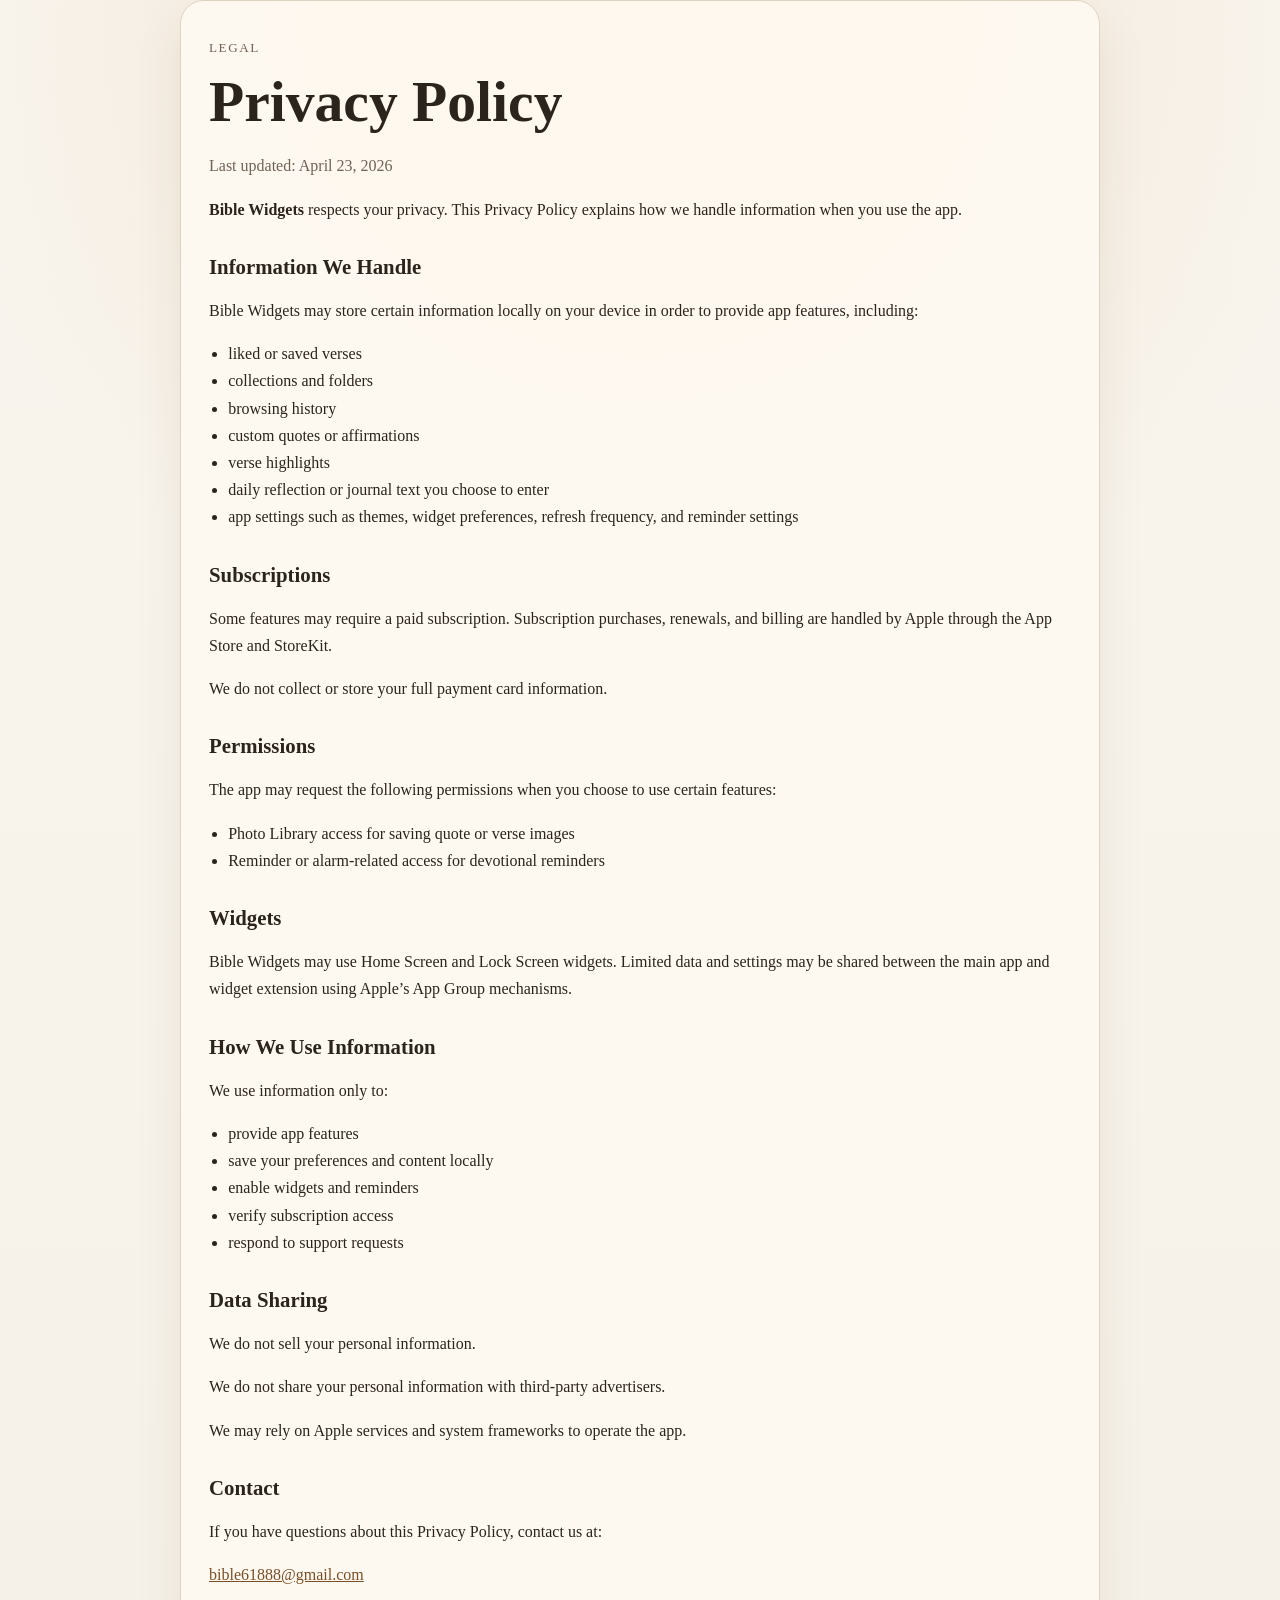
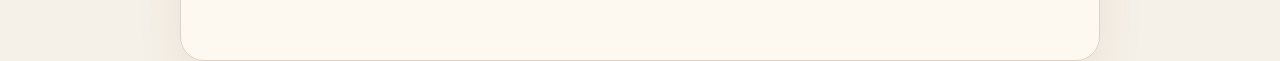
==== privacy-policy.html @ a3f650ef "Add files via upload" ====
<!DOCTYPE html>
<html lang="zh-CN">
<head>
  <meta charset="UTF-8">
  <meta name="viewport" content="width=device-width, initial-scale=1.0">
  <title>Bible Widgets Privacy Policy</title>
  <meta name="description" content="Privacy Policy for Bible Widgets.">
  <link rel="stylesheet" href="styles.css">
</head>
<body>
  <main class="container legal-page">
    <p class="eyebrow">Legal</p>
    <h1>Privacy Policy</h1>
    <p class="meta">Last updated: April 23, 2026</p>

    <p>
      <strong>Bible Widgets</strong> respects your privacy. This Privacy Policy explains how we handle information when you use the app.
    </p>

    <h2>Information We Handle</h2>
    <p>
      Bible Widgets may store certain information locally on your device in order to provide app features, including:
    </p>
    <ul>
      <li>liked or saved verses</li>
      <li>collections and folders</li>
      <li>browsing history</li>
      <li>custom quotes or affirmations</li>
      <li>verse highlights</li>
      <li>daily reflection or journal text you choose to enter</li>
      <li>app settings such as themes, widget preferences, refresh frequency, and reminder settings</li>
    </ul>

    <h2>Subscriptions</h2>
    <p>
      Some features may require a paid subscription. Subscription purchases, renewals, and billing are handled by Apple through the App Store and StoreKit.
    </p>
    <p>
      We do not collect or store your full payment card information.
    </p>

    <h2>Permissions</h2>
    <p>
      The app may request the following permissions when you choose to use certain features:
    </p>
    <ul>
      <li>Photo Library access for saving quote or verse images</li>
      <li>Reminder or alarm-related access for devotional reminders</li>
    </ul>

    <h2>Widgets</h2>
    <p>
      Bible Widgets may use Home Screen and Lock Screen widgets. Limited data and settings may be shared between the main app and widget extension using Apple’s App Group mechanisms.
    </p>

    <h2>How We Use Information</h2>
    <p>
      We use information only to:
    </p>
    <ul>
      <li>provide app features</li>
      <li>save your preferences and content locally</li>
      <li>enable widgets and reminders</li>
      <li>verify subscription access</li>
      <li>respond to support requests</li>
    </ul>

    <h2>Data Sharing</h2>
    <p>
      We do not sell your personal information.
    </p>
    <p>
      We do not share your personal information with third-party advertisers.
    </p>
    <p>
      We may rely on Apple services and system frameworks to operate the app.
    </p>

    <h2>Contact</h2>
    <p>
      If you have questions about this Privacy Policy, contact us at:
    </p>
    <p>
      <a href="mailto:bible61888@gmail.com">bible61888@gmail.com</a>
    </p>
  </main>
</body>
</html>
---- styles.css ----
:root {
  --bg: #f6f1e8;
  --paper: #fffaf1;
  --text: #2b241d;
  --muted: #6f6256;
  --line: #ded2c3;
  --accent: #7a4f27;
  --accent-soft: #f0e1cf;
  --shadow: 0 18px 50px rgba(78, 52, 24, 0.08);
}

* {
  box-sizing: border-box;
}

body {
  margin: 0;
  font-family: "Georgia", "Times New Roman", serif;
  color: var(--text);
  background:
    radial-gradient(circle at top, rgba(240, 225, 207, 0.9), transparent 40%),
    linear-gradient(180deg, #f9f5ee 0%, var(--bg) 100%);
  line-height: 1.7;
}

a {
  color: var(--accent);
}

.container {
  width: min(920px, calc(100% - 32px));
  margin: 0 auto;
  padding: 48px 0 72px;
}

.hero,
.legal-page {
  background: rgba(255, 250, 241, 0.92);
  border: 1px solid var(--line);
  border-radius: 24px;
  box-shadow: var(--shadow);
}

.hero {
  padding: 48px 32px;
}

.eyebrow {
  margin: 0 0 8px;
  color: var(--muted);
  letter-spacing: 0.12em;
  text-transform: uppercase;
  font-size: 0.82rem;
}

h1,
h2,
h3 {
  line-height: 1.2;
}

h1 {
  margin: 0 0 12px;
  font-size: clamp(2.2rem, 5vw, 3.6rem);
}

h2 {
  margin-top: 32px;
  font-size: 1.3rem;
}

h3 {
  margin-top: 24px;
  font-size: 1.05rem;
}

.lead,
.meta {
  color: var(--muted);
}

.card-grid {
  display: grid;
  grid-template-columns: repeat(auto-fit, minmax(220px, 1fr));
  gap: 20px;
  margin-top: 24px;
}

.content-section {
  margin-top: 28px;
}

.card {
  background: var(--paper);
  border: 1px solid var(--line);
  border-radius: 20px;
  padding: 24px;
  box-shadow: var(--shadow);
}

.card a {
  display: inline-block;
  margin-top: 12px;
  padding: 10px 14px;
  background: var(--accent-soft);
  border-radius: 999px;
  text-decoration: none;
  font-weight: 600;
}

.legal-page {
  padding: 36px 28px 56px;
}

.legal-page ul {
  padding-left: 1.2rem;
}

.support-panel {
  display: grid;
  grid-template-columns: repeat(auto-fit, minmax(240px, 1fr));
  gap: 18px;
  margin: 28px 0 12px;
}

.support-card {
  background: var(--paper);
  border: 1px solid var(--line);
  border-radius: 18px;
  padding: 22px 20px;
  box-shadow: var(--shadow);
}

.faq-list {
  display: grid;
  gap: 16px;
  margin-top: 16px;
}

.faq-item {
  background: rgba(255, 250, 241, 0.72);
  border: 1px solid var(--line);
  border-radius: 18px;
  padding: 18px 20px;
}

.faq-item h3 {
  margin-top: 0;
}

.footer-note {
  color: var(--muted);
}

@media (max-width: 640px) {
  .hero {
    padding: 36px 24px;
  }

  .legal-page {
    padding: 28px 20px 42px;
  }
}
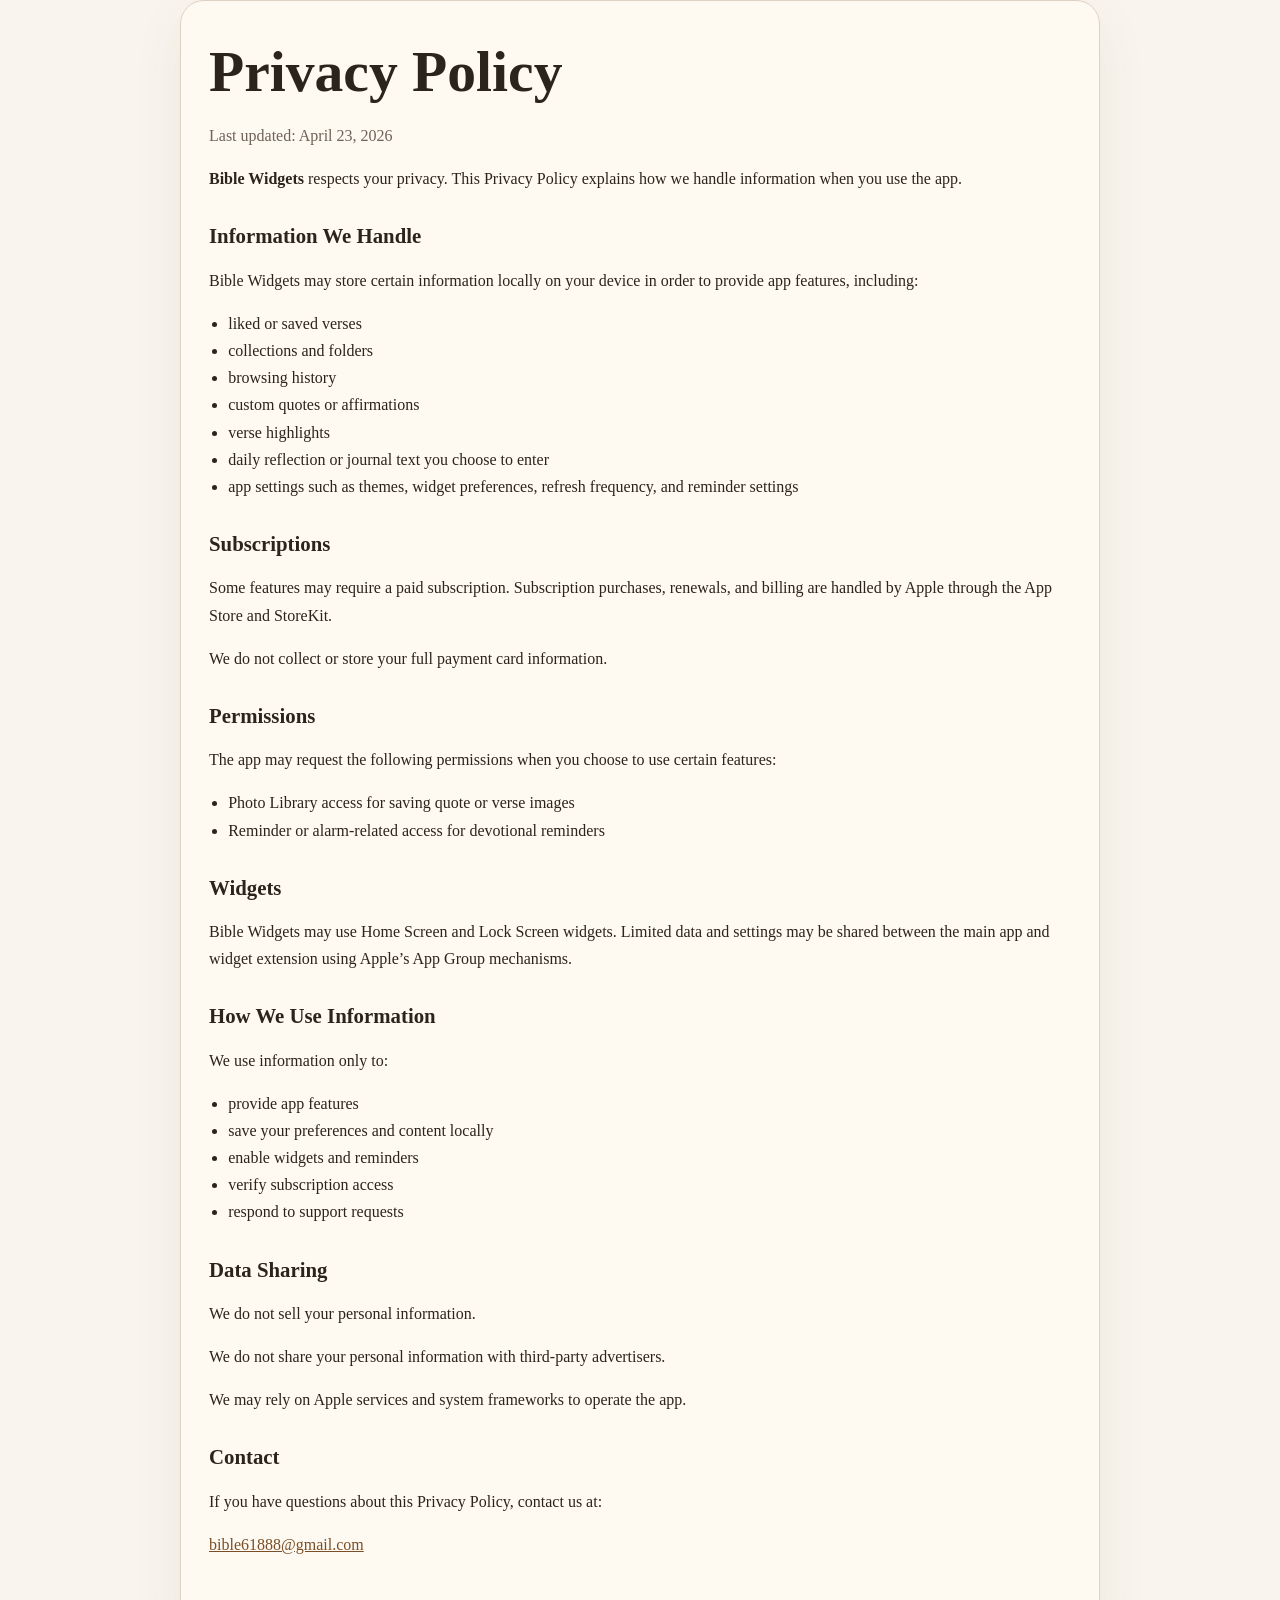
==== commit ef37bcbe: "Add files via upload" ====
--- a/privacy-policy.html
+++ b/privacy-policy.html
@@ -1,5 +1,5 @@
 <!DOCTYPE html>
-<html lang="zh-CN">
+<html lang="en">
 <head>
   <meta charset="UTF-8">
   <meta name="viewport" content="width=device-width, initial-scale=1.0">
@@ -9,7 +9,6 @@
 </head>
 <body>
   <main class="container legal-page">
-    <p class="eyebrow">Legal</p>
     <h1>Privacy Policy</h1>
     <p class="meta">Last updated: April 23, 2026</p>
 
--- a/styles.css
+++ b/styles.css
@@ -17,9 +17,7 @@
   margin: 0;
   font-family: "Georgia", "Times New Roman", serif;
   color: var(--text);
-  background:
-    radial-gradient(circle at top, rgba(240, 225, 207, 0.9), transparent 40%),
-    linear-gradient(180deg, #f9f5ee 0%, var(--bg) 100%);
+  background: #f9f5ee;
   line-height: 1.7;
 }
 
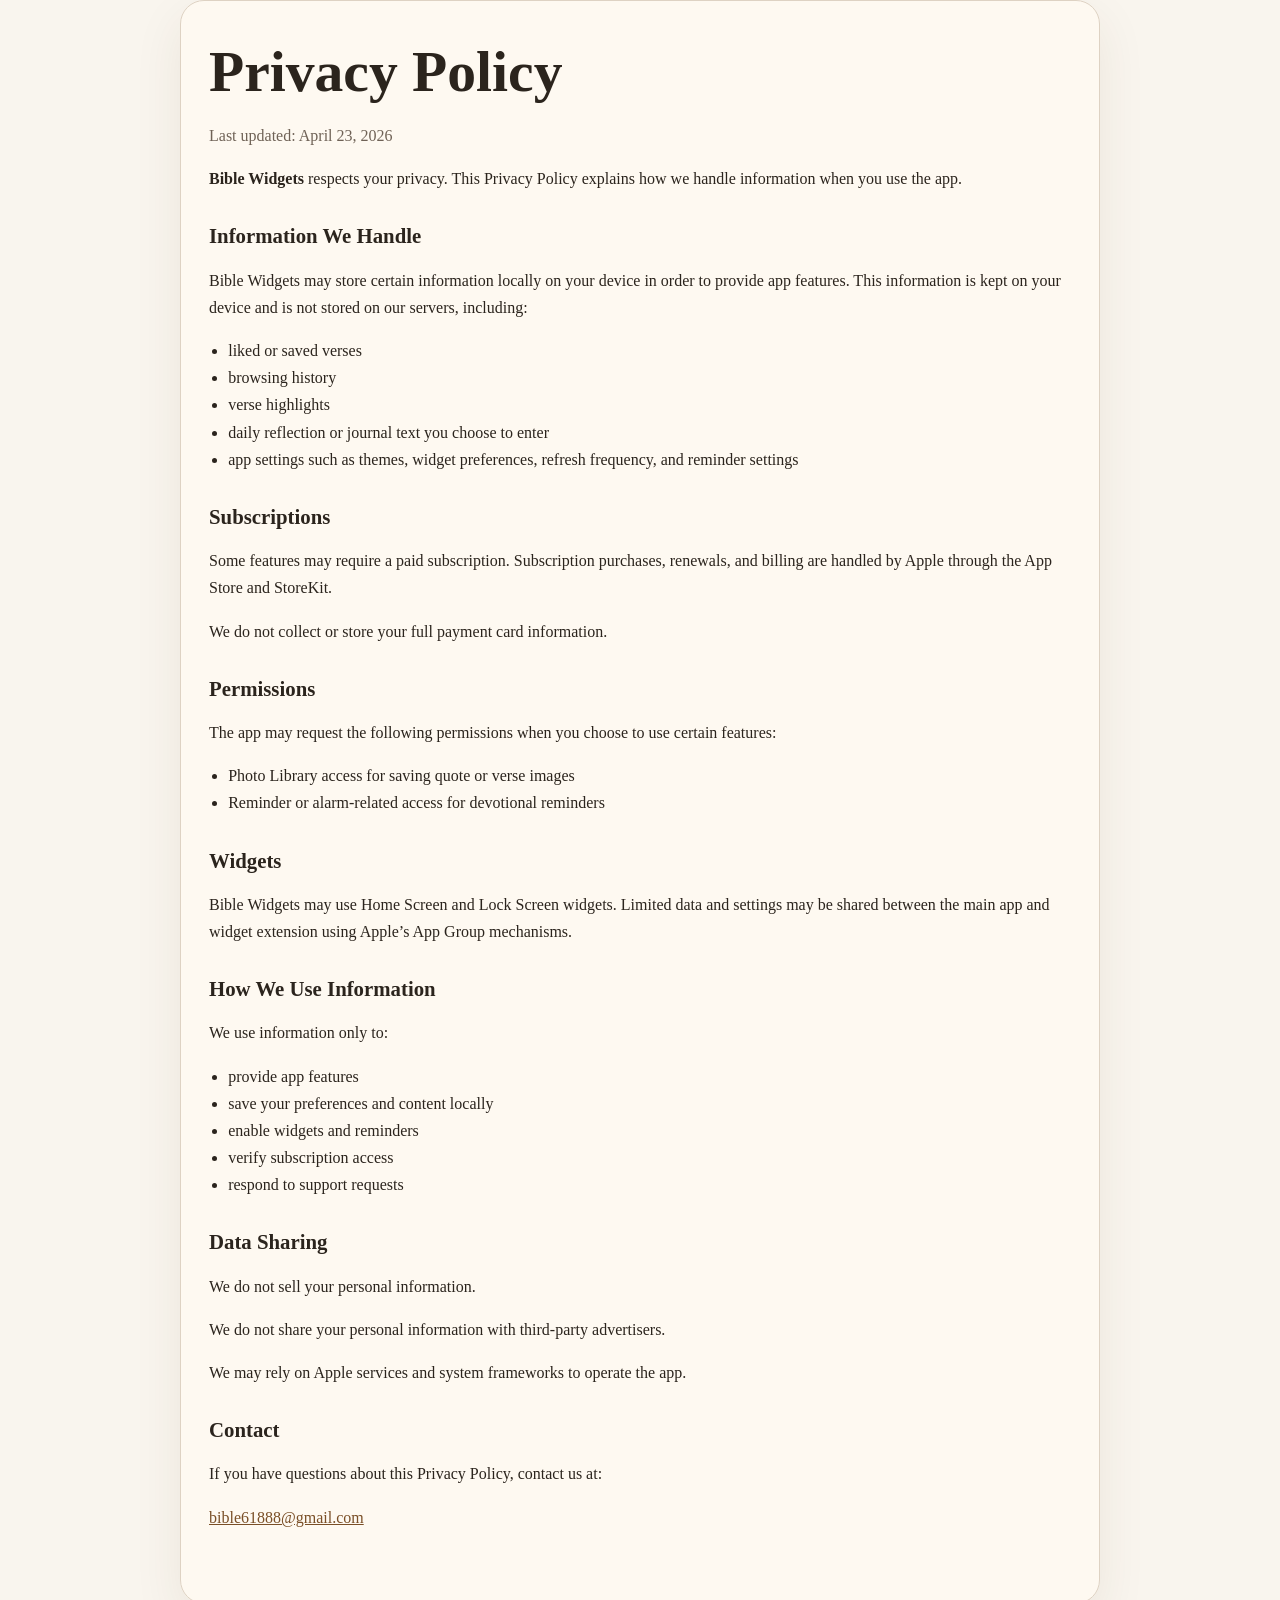
==== commit 92a34932: "Add files via upload" ====
--- a/privacy-policy.html
+++ b/privacy-policy.html
@@ -18,13 +18,11 @@
 
     <h2>Information We Handle</h2>
     <p>
-      Bible Widgets may store certain information locally on your device in order to provide app features, including:
+      Bible Widgets may store certain information locally on your device in order to provide app features. This information is kept on your device and is not stored on our servers, including:
     </p>
     <ul>
       <li>liked or saved verses</li>
-      <li>collections and folders</li>
       <li>browsing history</li>
-      <li>custom quotes or affirmations</li>
       <li>verse highlights</li>
       <li>daily reflection or journal text you choose to enter</li>
       <li>app settings such as themes, widget preferences, refresh frequency, and reminder settings</li>
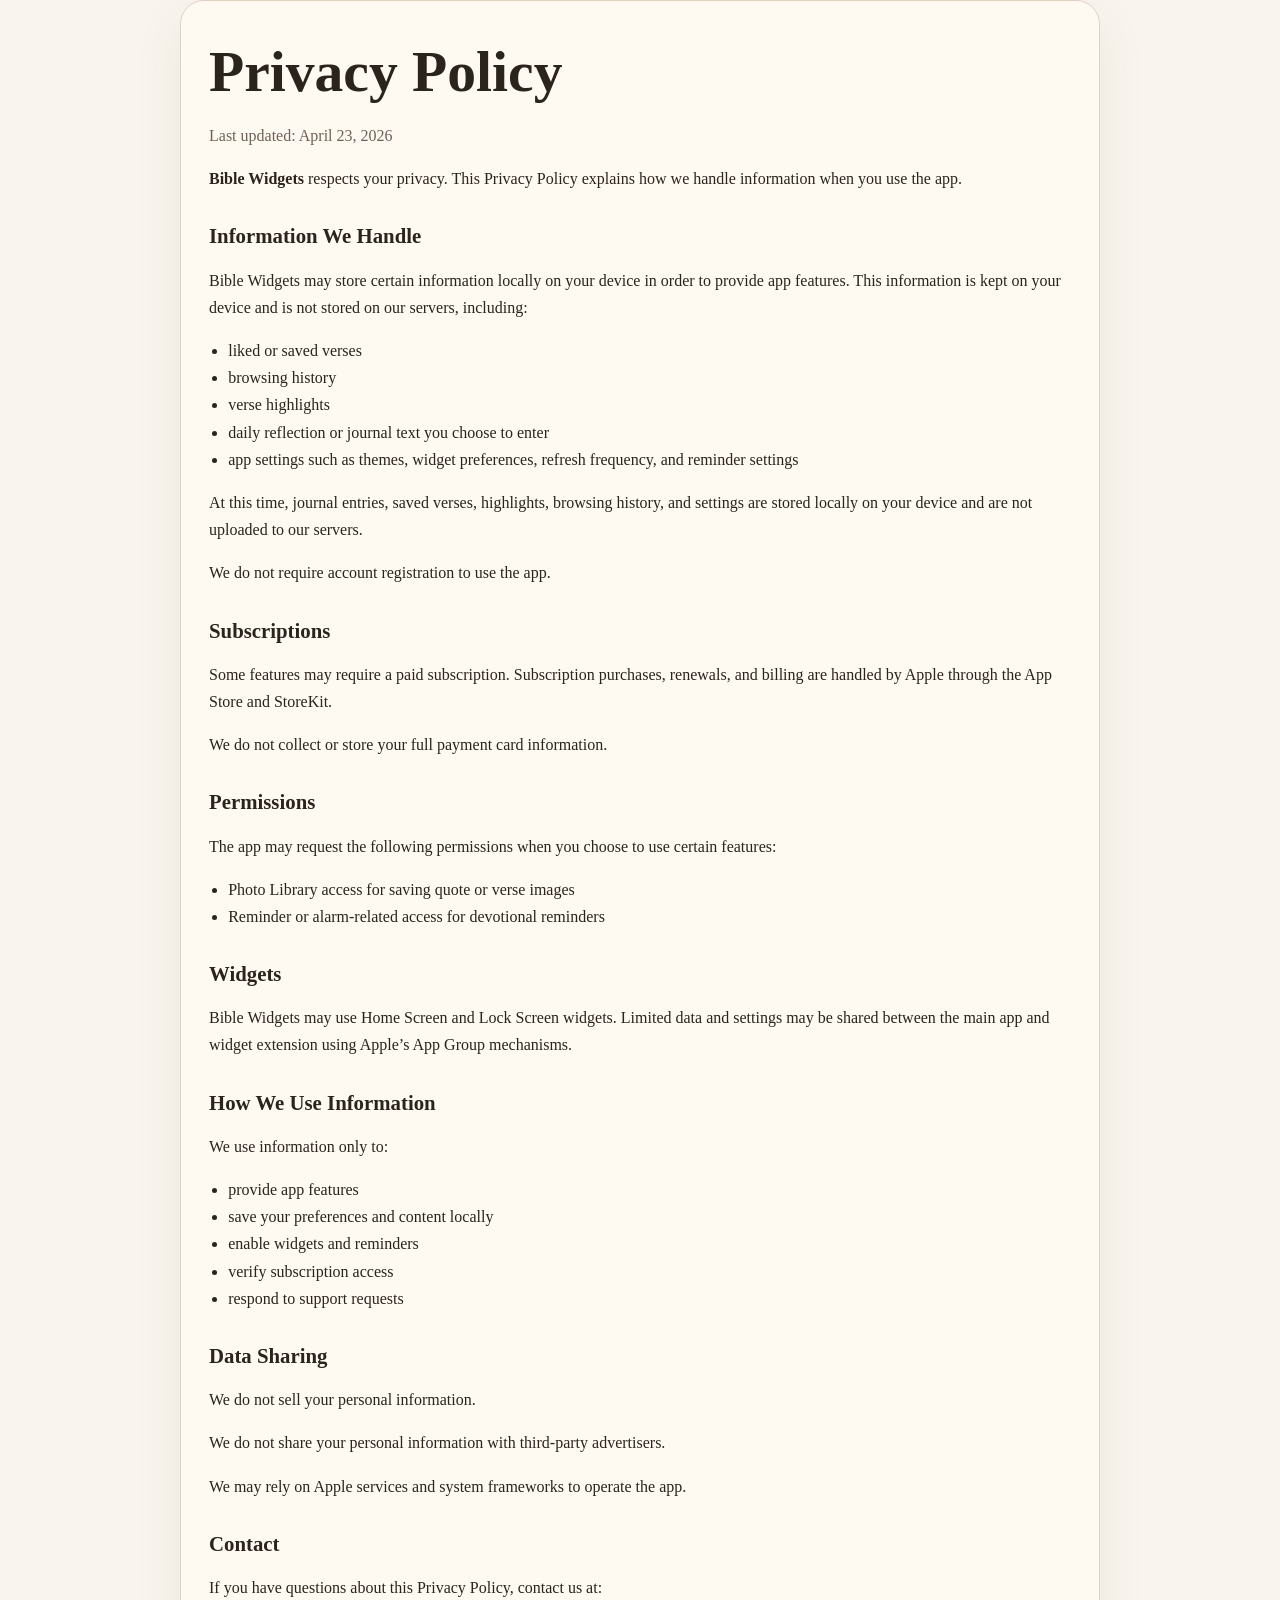
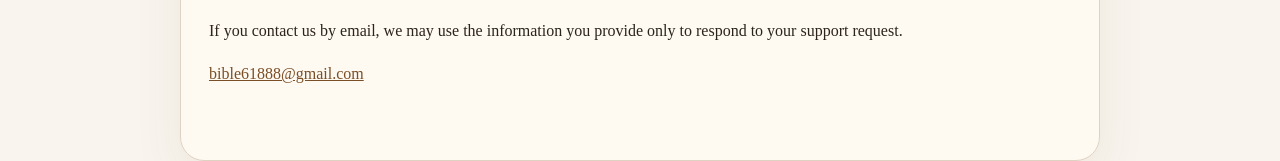
==== commit 42fa9a3f: "Add files via upload" ====
--- a/privacy-policy.html
+++ b/privacy-policy.html
@@ -27,6 +27,12 @@
       <li>daily reflection or journal text you choose to enter</li>
       <li>app settings such as themes, widget preferences, refresh frequency, and reminder settings</li>
     </ul>
+    <p>
+      At this time, journal entries, saved verses, highlights, browsing history, and settings are stored locally on your device and are not uploaded to our servers.
+    </p>
+    <p>
+      We do not require account registration to use the app.
+    </p>
 
     <h2>Subscriptions</h2>
     <p>
@@ -78,6 +84,9 @@
       If you have questions about this Privacy Policy, contact us at:
     </p>
     <p>
+      If you contact us by email, we may use the information you provide only to respond to your support request.
+    </p>
+    <p>
       <a href="mailto:bible61888@gmail.com">bible61888@gmail.com</a>
     </p>
   </main>
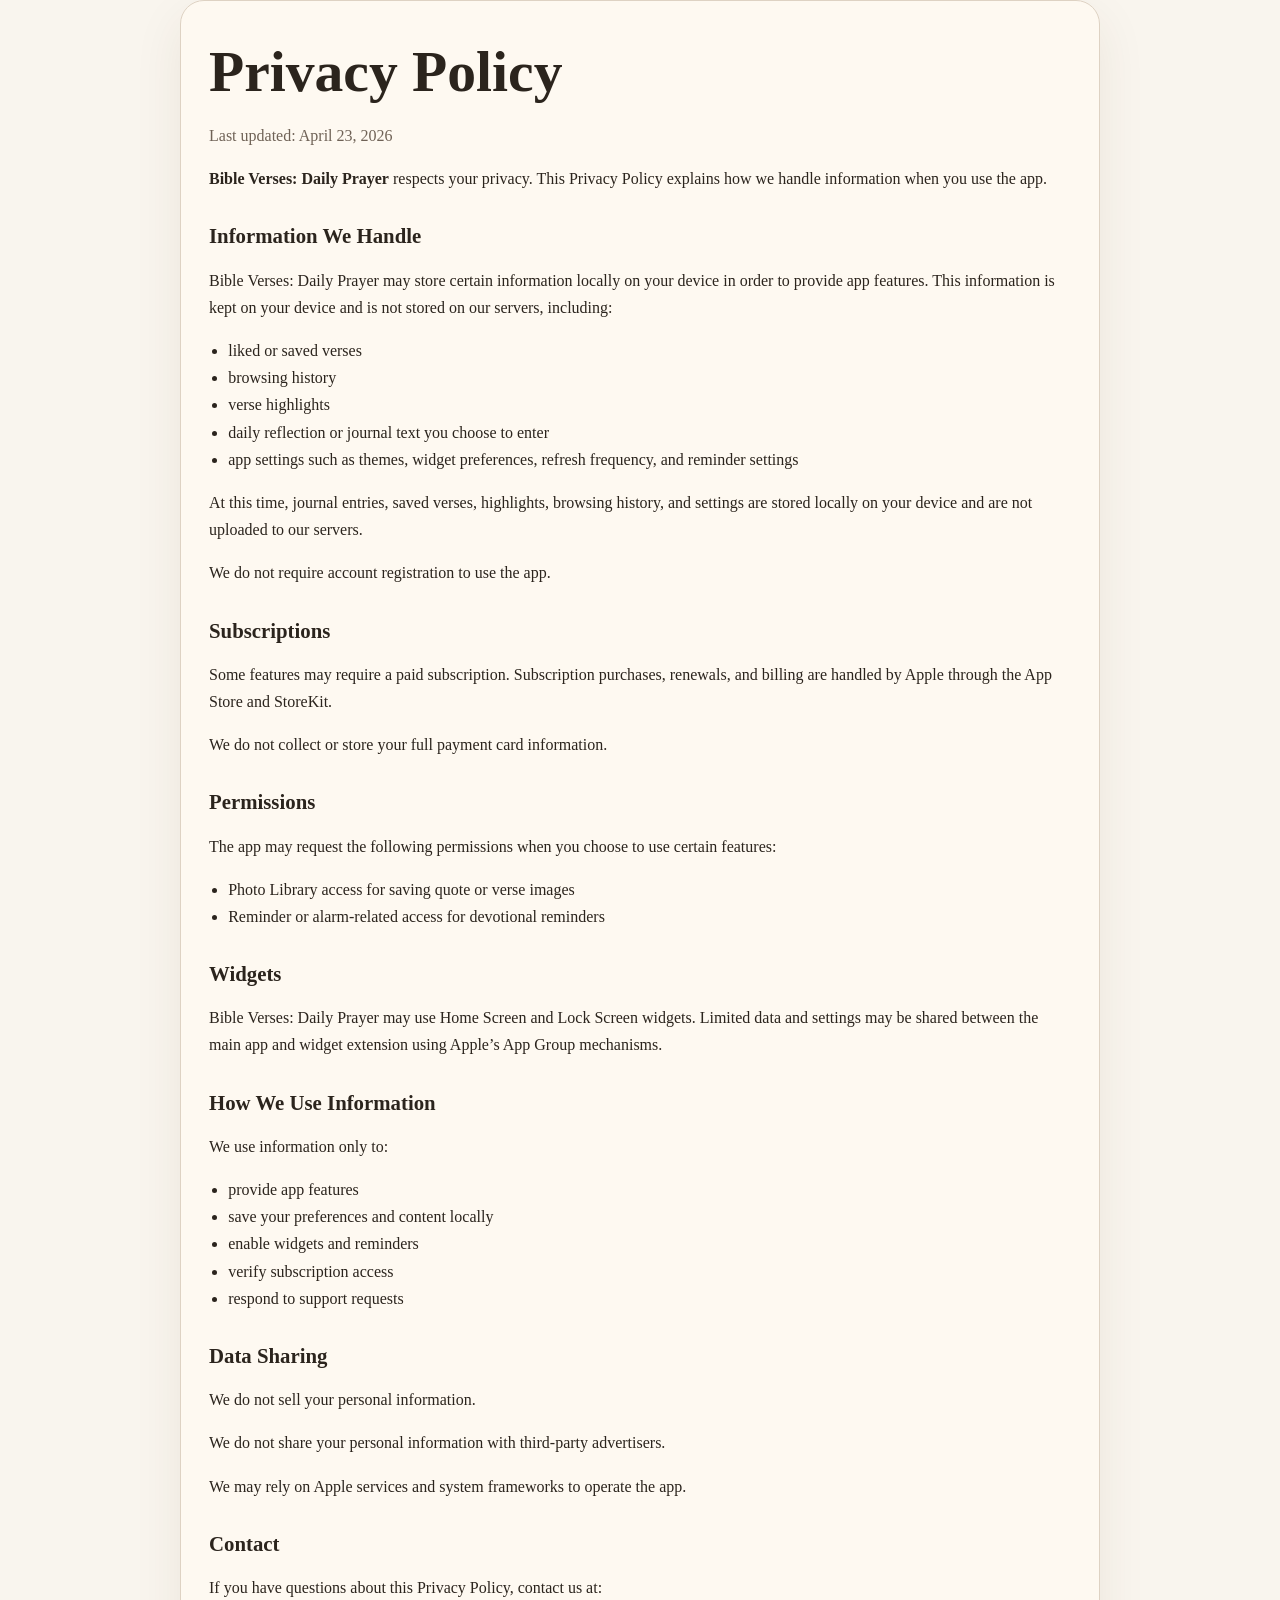
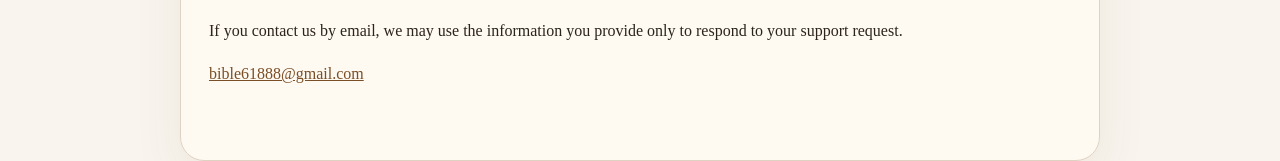
==== commit 479c518f: "Add files via upload" ====
--- a/privacy-policy.html
+++ b/privacy-policy.html
@@ -3,8 +3,8 @@
 <head>
   <meta charset="UTF-8">
   <meta name="viewport" content="width=device-width, initial-scale=1.0">
-  <title>Bible Widgets Privacy Policy</title>
-  <meta name="description" content="Privacy Policy for Bible Widgets.">
+  <title>Bible Verses: Daily Prayer Privacy Policy</title>
+  <meta name="description" content="Privacy Policy for Bible Verses: Daily Prayer.">
   <link rel="stylesheet" href="styles.css">
 </head>
 <body>
@@ -13,12 +13,12 @@
     <p class="meta">Last updated: April 23, 2026</p>
 
     <p>
-      <strong>Bible Widgets</strong> respects your privacy. This Privacy Policy explains how we handle information when you use the app.
+      <strong>Bible Verses: Daily Prayer</strong> respects your privacy. This Privacy Policy explains how we handle information when you use the app.
     </p>
 
     <h2>Information We Handle</h2>
     <p>
-      Bible Widgets may store certain information locally on your device in order to provide app features. This information is kept on your device and is not stored on our servers, including:
+      Bible Verses: Daily Prayer may store certain information locally on your device in order to provide app features. This information is kept on your device and is not stored on our servers, including:
     </p>
     <ul>
       <li>liked or saved verses</li>
@@ -53,7 +53,7 @@
 
     <h2>Widgets</h2>
     <p>
-      Bible Widgets may use Home Screen and Lock Screen widgets. Limited data and settings may be shared between the main app and widget extension using Apple’s App Group mechanisms.
+      Bible Verses: Daily Prayer may use Home Screen and Lock Screen widgets. Limited data and settings may be shared between the main app and widget extension using Apple’s App Group mechanisms.
     </p>
 
     <h2>How We Use Information</h2>
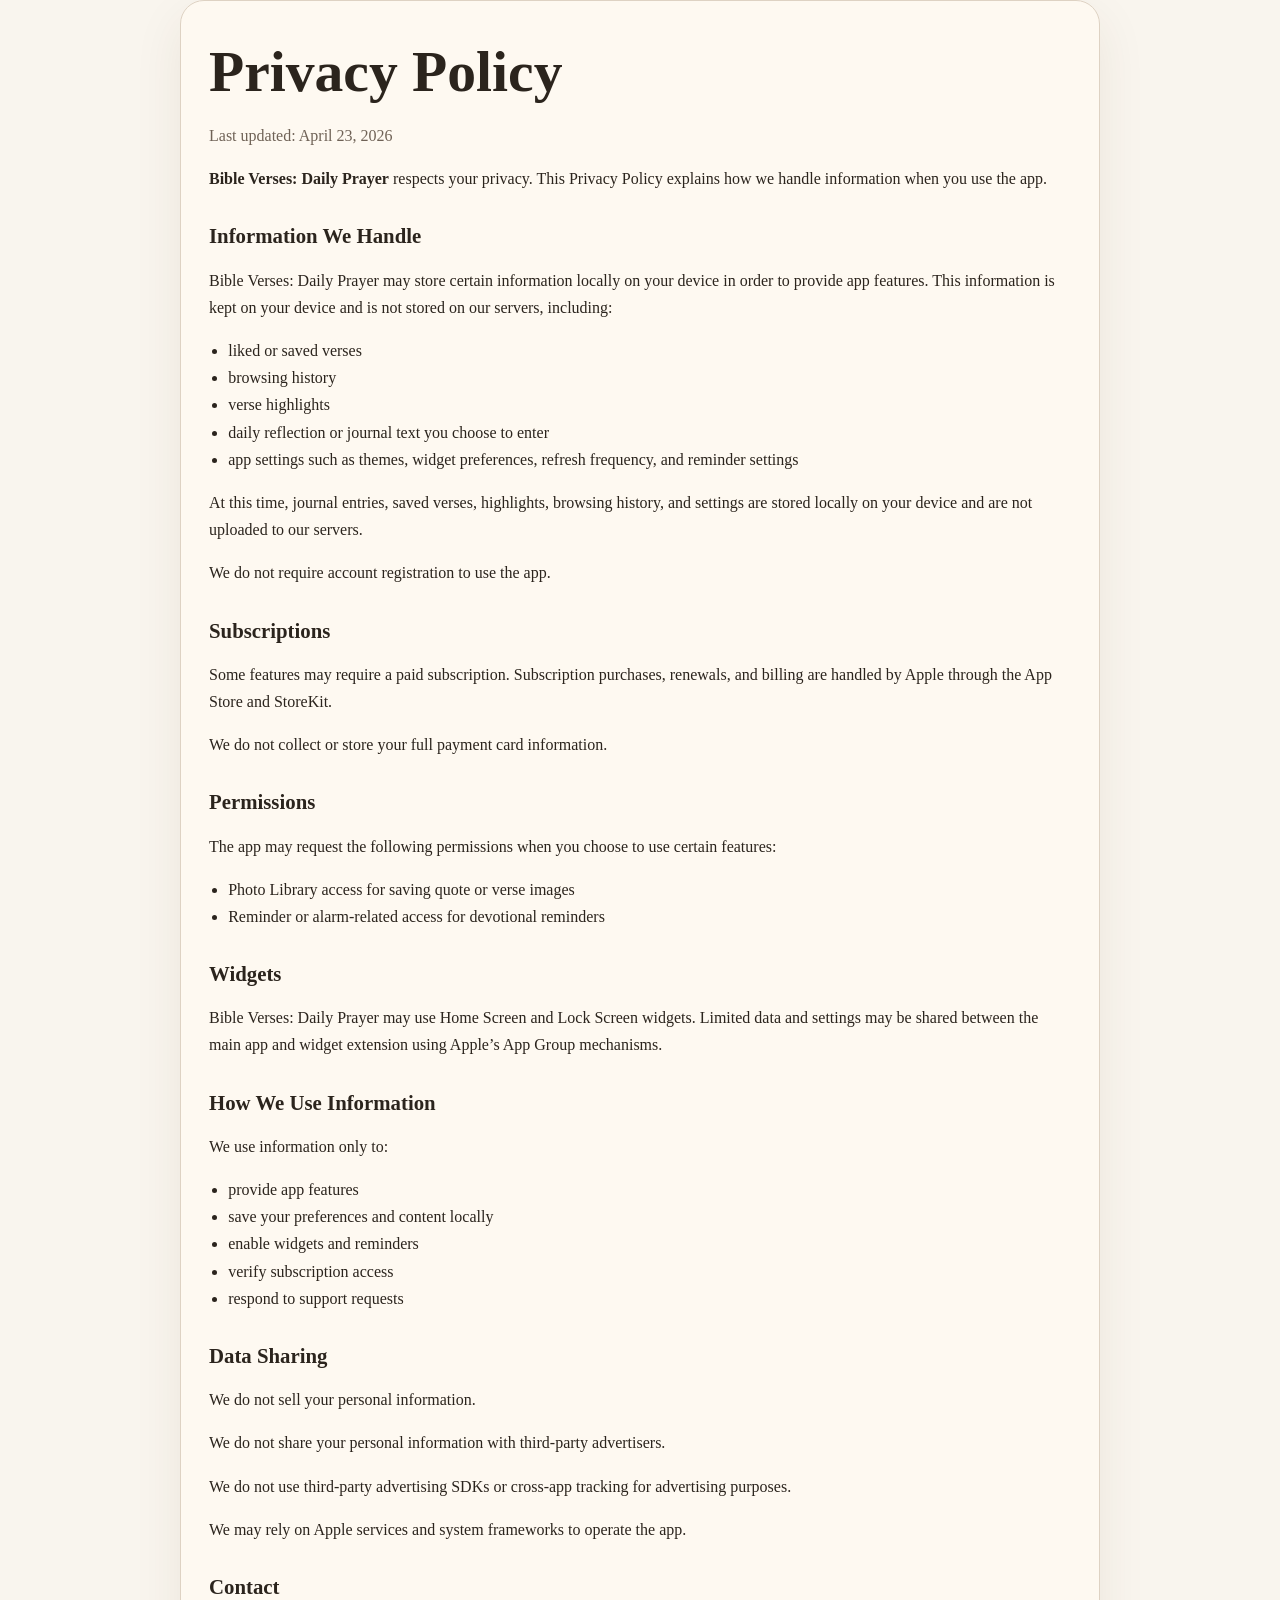
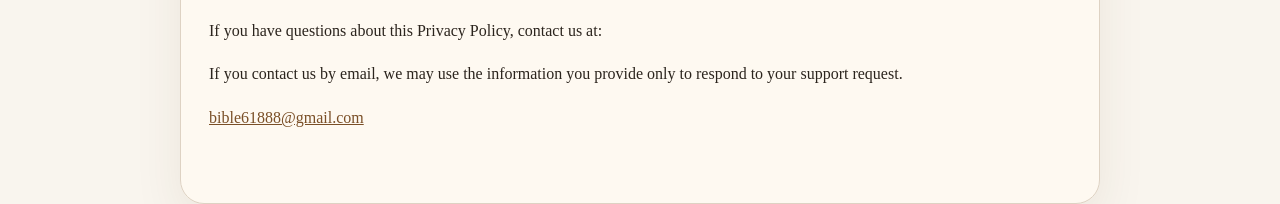
==== commit e3db733a: "Add files via upload" ====
--- a/privacy-policy.html
+++ b/privacy-policy.html
@@ -76,6 +76,9 @@
       We do not share your personal information with third-party advertisers.
     </p>
     <p>
+      We do not use third-party advertising SDKs or cross-app tracking for advertising purposes.
+    </p>
+    <p>
       We may rely on Apple services and system frameworks to operate the app.
     </p>
 
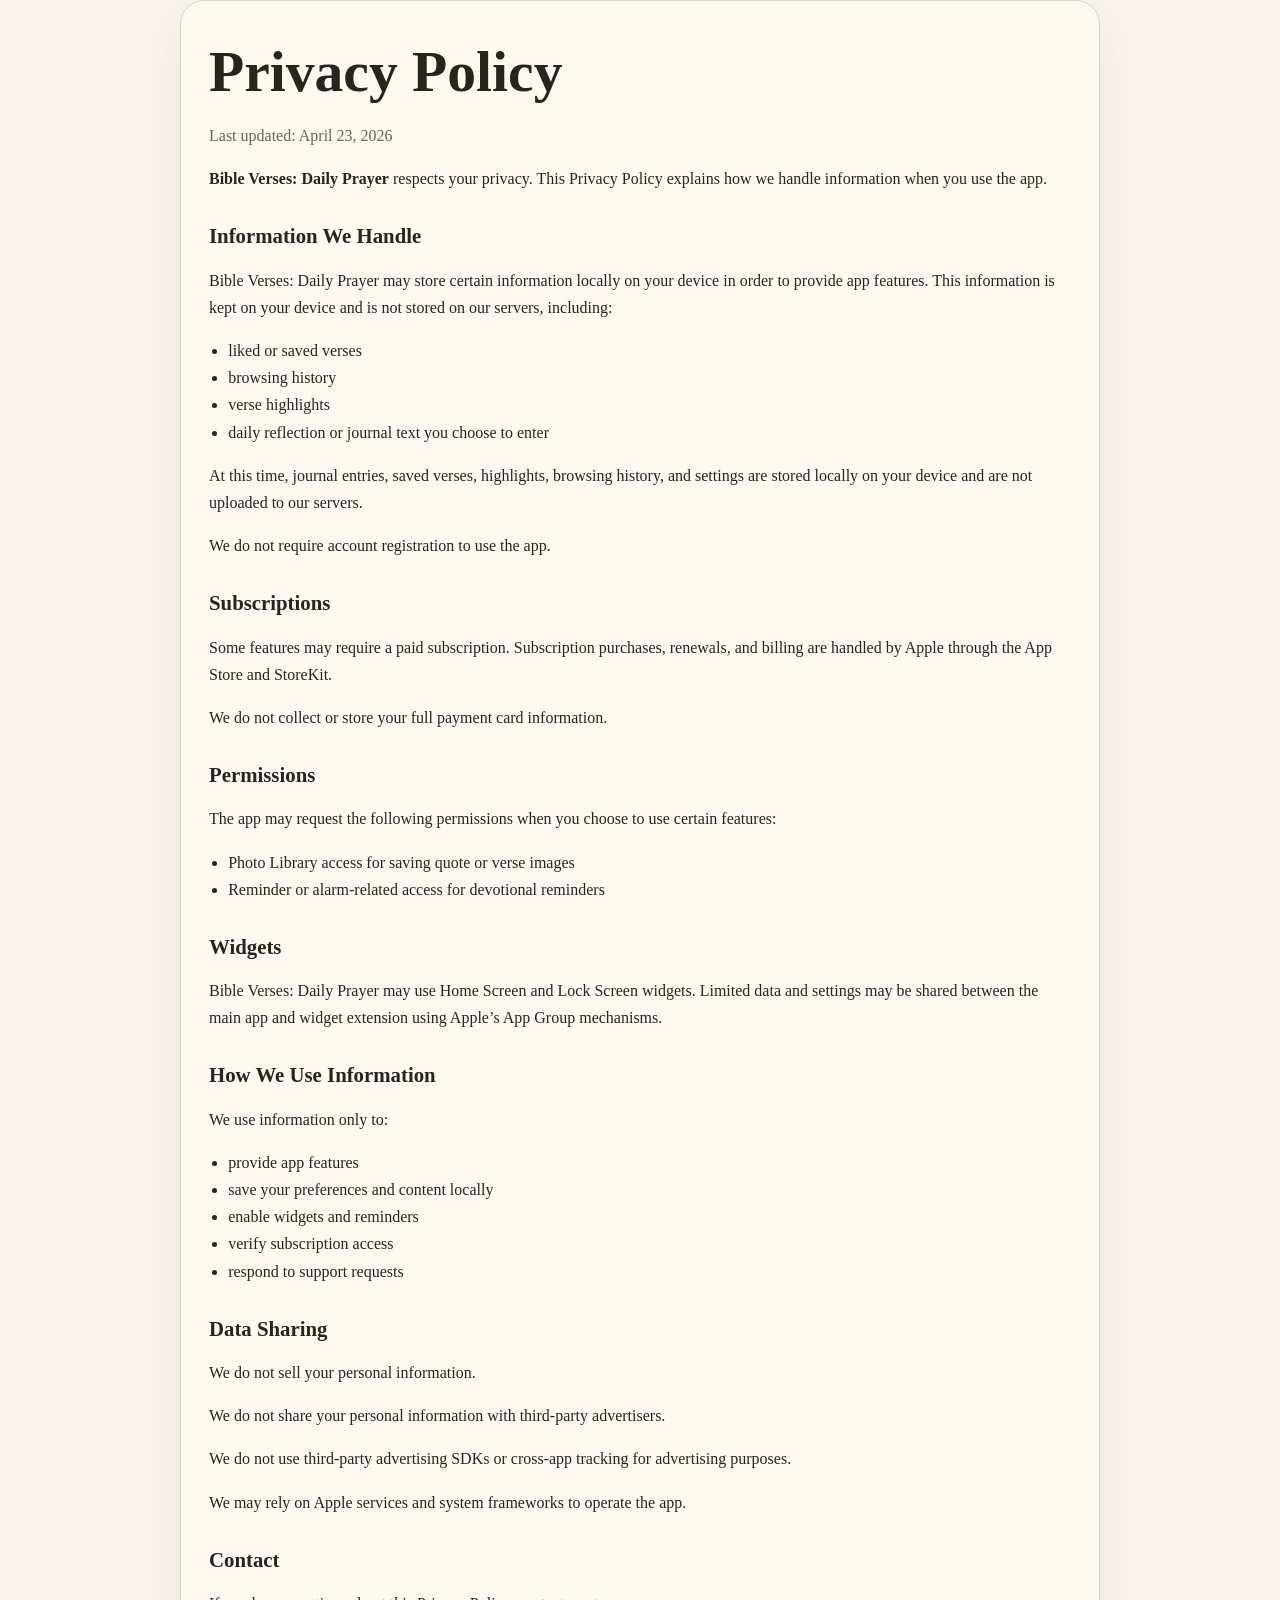
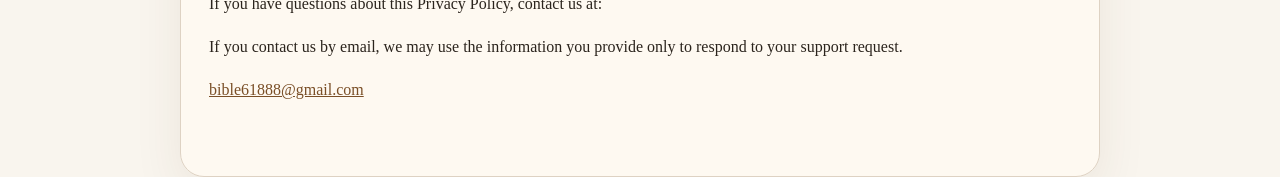
==== commit 2d044b2c: "Update privacy-policy.html" ====
--- a/privacy-policy.html
+++ b/privacy-policy.html
@@ -25,7 +25,6 @@
       <li>browsing history</li>
       <li>verse highlights</li>
       <li>daily reflection or journal text you choose to enter</li>
-      <li>app settings such as themes, widget preferences, refresh frequency, and reminder settings</li>
     </ul>
     <p>
       At this time, journal entries, saved verses, highlights, browsing history, and settings are stored locally on your device and are not uploaded to our servers.
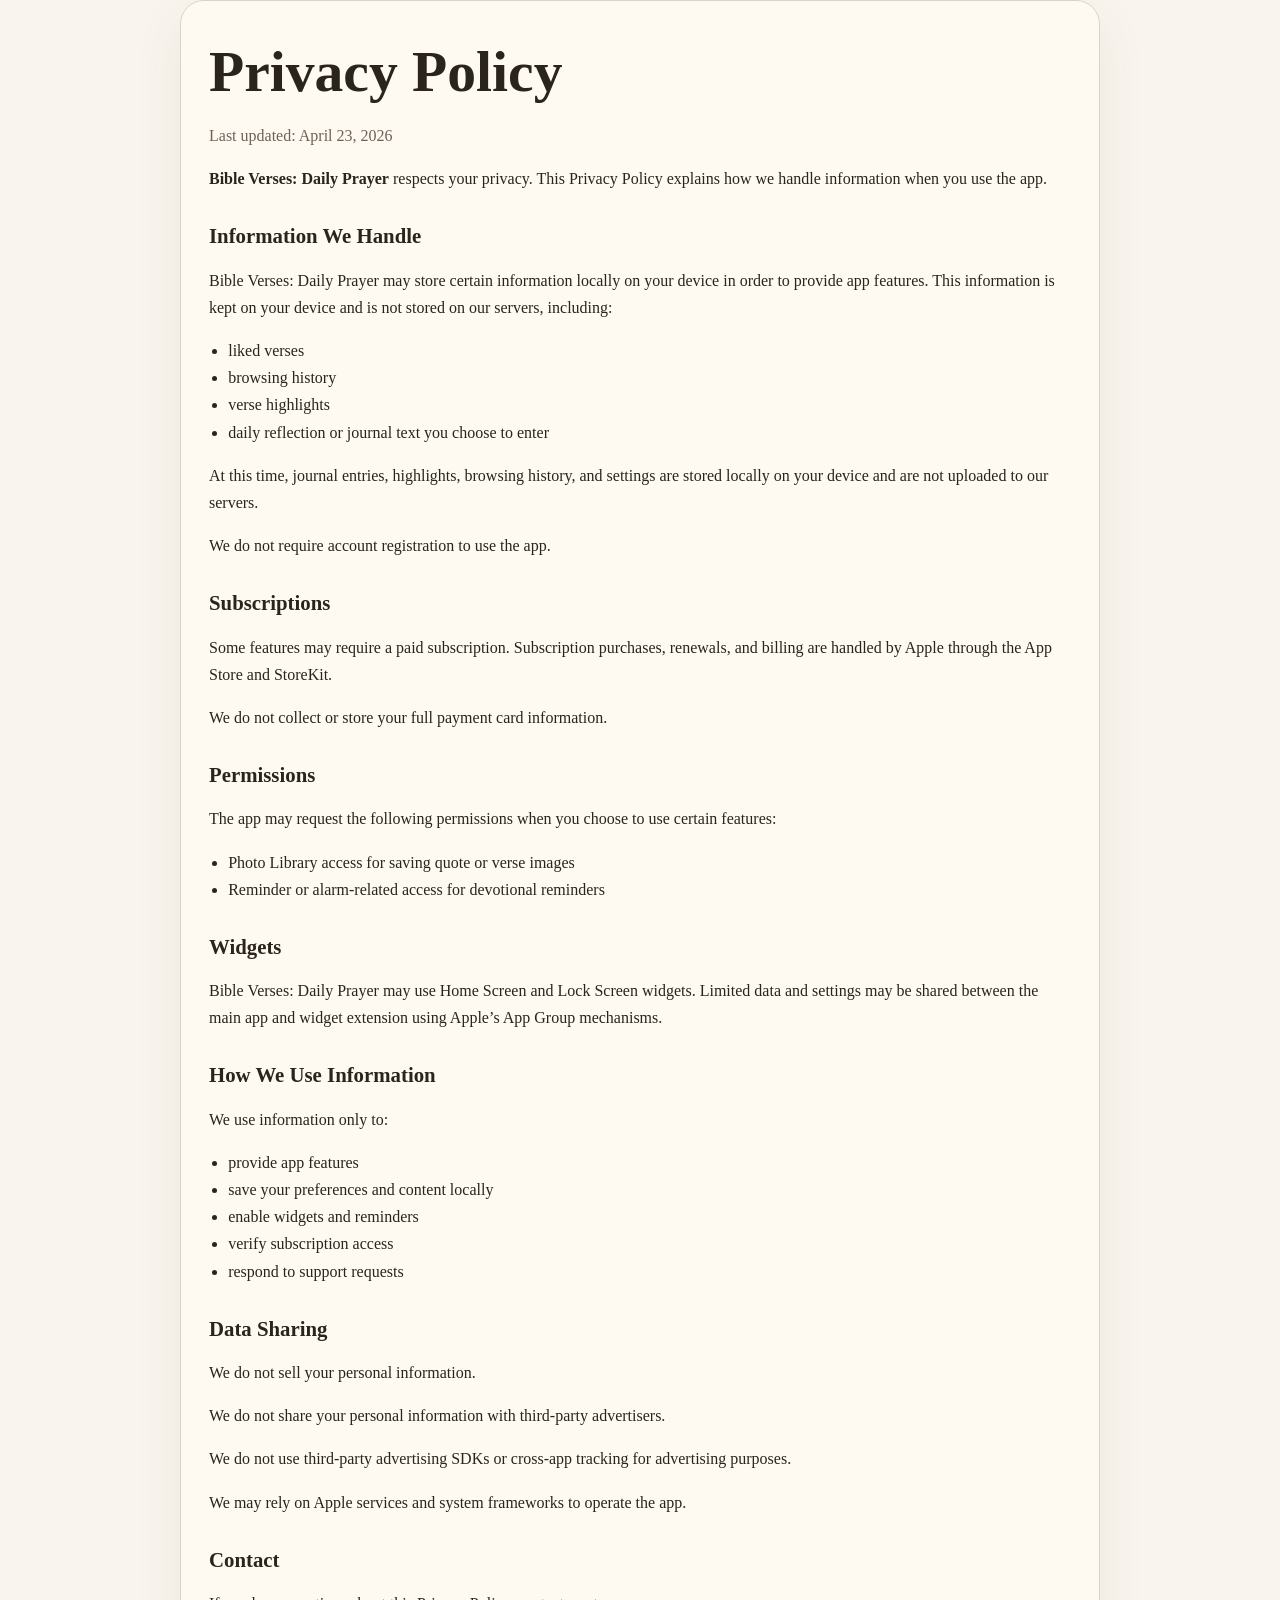
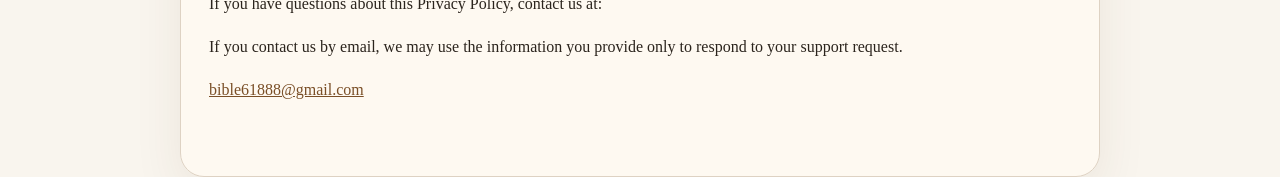
==== commit 43d561b5: "Add files via upload" ====
--- a/privacy-policy.html
+++ b/privacy-policy.html
@@ -21,13 +21,13 @@
       Bible Verses: Daily Prayer may store certain information locally on your device in order to provide app features. This information is kept on your device and is not stored on our servers, including:
     </p>
     <ul>
-      <li>liked or saved verses</li>
+      <li>liked verses</li>
       <li>browsing history</li>
       <li>verse highlights</li>
       <li>daily reflection or journal text you choose to enter</li>
     </ul>
     <p>
-      At this time, journal entries, saved verses, highlights, browsing history, and settings are stored locally on your device and are not uploaded to our servers.
+      At this time, journal entries, highlights, browsing history, and settings are stored locally on your device and are not uploaded to our servers.
     </p>
     <p>
       We do not require account registration to use the app.
